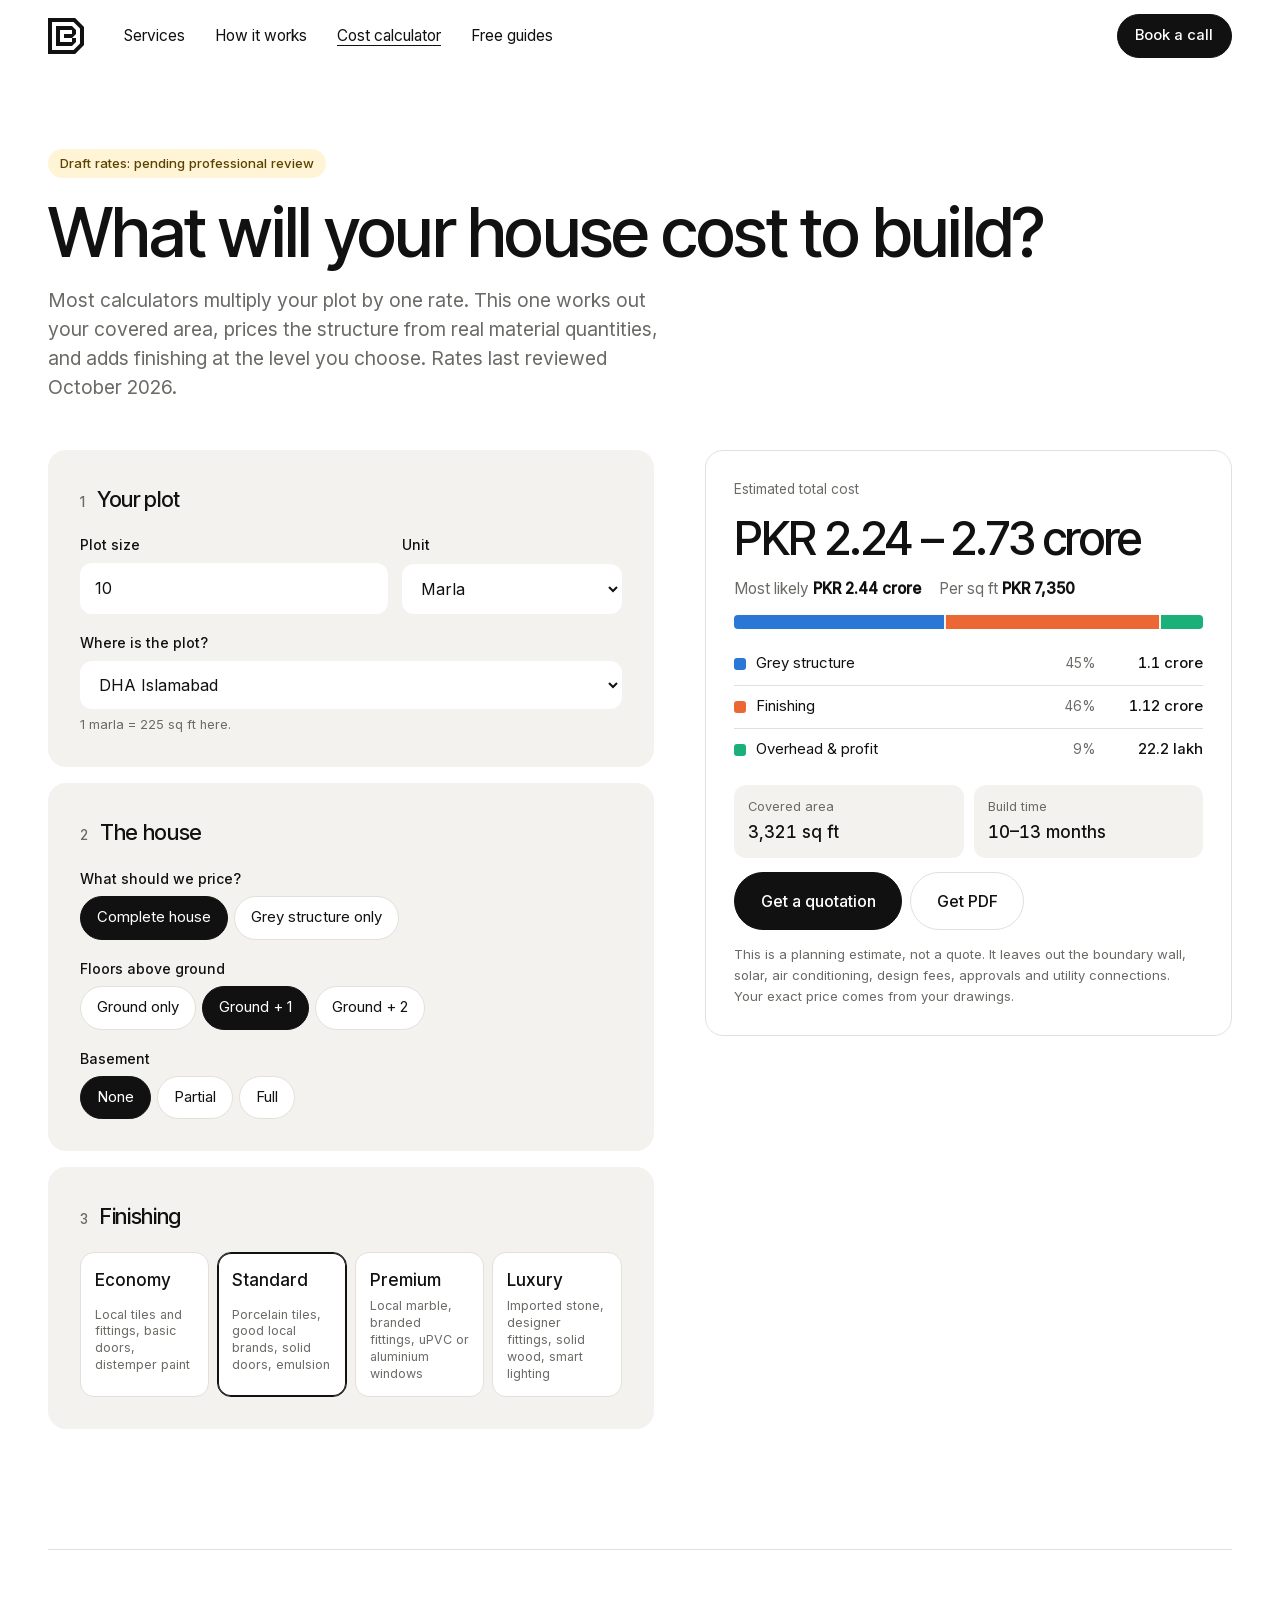
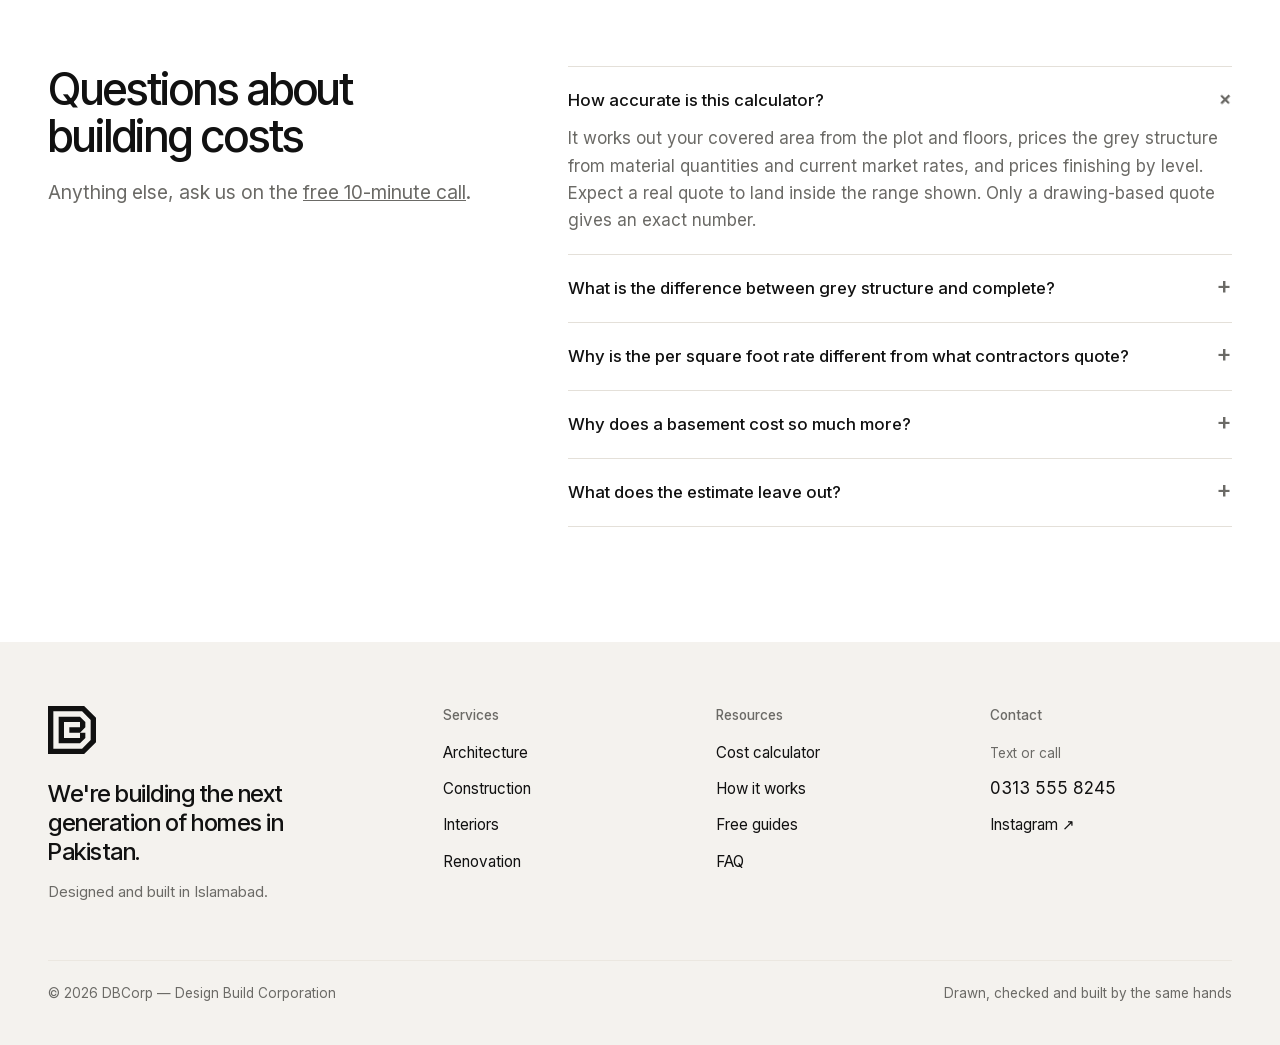
==== cost-calculator.html @ 40168649 "Hero video, clean addresses, faster pages, DBCorp disambiguation - Hero film: 1080p AV1/H.264, portr" ====
<!doctype html>
<html lang="en-PK">
<head>
<meta charset="utf-8">
<meta name="viewport" content="width=device-width, initial-scale=1, viewport-fit=cover">
<title>House Construction Cost Calculator Islamabad 2026 | DBCorp</title>
<meta name="description" content="Estimate the cost to build a house in Islamabad, Rawalpindi, Lahore or Karachi from your plot size, floors, basement and finish level. Free, instant, with a realistic price range and cost per sq ft.">
<link rel="canonical" href="https://dbcorp.pk/cost-calculator">
<meta name="robots" content="index, follow, max-image-preview:large">
<meta name="geo.region" content="PK-IS"><meta name="geo.placename" content="Islamabad">
<meta property="og:type" content="website"><meta property="og:site_name" content="DBCorp — Design Build Corporation">
<meta property="og:title" content="House Construction Cost Calculator | DBCorp">
<meta property="og:description" content="What will your house really cost to build? Plot, floors, basement and finish level, with a realistic price range.">
<meta property="og:url" content="https://dbcorp.pk/cost-calculator"><meta property="og:image" content="https://dbcorp.pk/images/hero.jpg">
<meta property="og:locale" content="en_PK"><meta property="og:image:alt" content="A newly built two-storey brick home in Islamabad by DBCorp"><meta name="twitter:card" content="summary_large_image">
<link rel="icon" href="favicon.svg?v=2" type="image/svg+xml">
<link rel="icon" href="images/favicon-32.png?v=2" type="image/png" sizes="32x32">
<link rel="apple-touch-icon" href="images/apple-touch-icon.png?v=2">
<meta name="theme-color" content="#FFFFFF">

<link rel="preload" href="fonts/inter-tight-latin.woff2" as="font" type="font/woff2" crossorigin>
<link rel="preload" href="fonts/inter-latin.woff2" as="font" type="font/woff2" crossorigin>
<style>
/* fonts are served from this site, so text never waits on a third-party server */
@font-face{font-family:"Inter Tight";font-style:normal;font-weight:400 600;font-display:swap;src:url(fonts/inter-tight-latin.woff2) format("woff2")}
@font-face{font-family:"Inter";font-style:normal;font-weight:400 500;font-display:swap;src:url(fonts/inter-latin.woff2) format("woff2")}
:root{
  color-scheme:light;
  --bg:#FFFFFF; --stone:#F4F2EE; --stone-2:#EBE7E0; --ink:#111111; --muted:#6B6A66; --line:#E4E0D9;
  --head:"Inter Tight","Helvetica Neue",Arial,sans-serif;
  --body:"Inter","Helvetica Neue",Arial,sans-serif;
  --r:18px; --wrap:1280px;
  /* breakdown chart: categorical slots 1-5, fixed order */
  --s1:#2a78d6; --s2:#eb6834; --s3:#1baf7a; --s4:#eda100; --s5:#e87ba4;
}
*{box-sizing:border-box}
[hidden]{display:none!important}
html{scroll-behavior:smooth}
@media (prefers-reduced-motion:reduce){html{scroll-behavior:auto}*{transition:none!important;animation:none!important}}
body{margin:0;background:var(--bg);color:var(--ink);font-family:var(--body);font-size:17px;line-height:1.6;-webkit-font-smoothing:antialiased}
a{color:inherit}
:focus-visible{outline:2px solid var(--ink);outline-offset:3px}
.wrap{max-width:var(--wrap);margin-inline:auto;padding-inline:clamp(16px,4vw,48px)}
h1,h2,h3{font-family:var(--head);font-weight:500;letter-spacing:-.025em;line-height:1.05;margin:0;text-wrap:balance}
h1{font-size:clamp(2.3rem,5.4vw,4.4rem)}
h2{font-size:clamp(1.8rem,3.6vw,2.8rem)}
h3{font-size:1.25rem;letter-spacing:-.01em;line-height:1.25}
p{margin:0}
.sub{font-size:clamp(1.05rem,1.5vw,1.25rem);color:var(--muted);line-height:1.5;max-width:52ch}
.btn{display:inline-flex;align-items:center;justify-content:center;gap:.5rem;font-family:var(--body);font-weight:500;font-size:1rem;padding:.95rem 1.6rem;border-radius:999px;border:1px solid var(--ink);background:var(--ink);color:#fff;text-decoration:none;cursor:pointer;transition:opacity .15s}
.btn:hover{opacity:.86}
.btn.line{background:transparent;color:var(--ink);border-color:var(--line)}
.btn.small{padding:.6rem 1.1rem;font-size:.93rem}

/* nav */
.nav{position:sticky;top:env(safe-area-inset-top,0px);z-index:50;background:rgba(255,255,255,.92);backdrop-filter:blur(12px)}
.nav .wrap{display:flex;align-items:center;gap:40px;height:72px}
.logo{display:inline-flex;text-decoration:none}
.logo img{display:block;width:36px;height:36px}
footer .logo img{width:48px;height:48px}
.sr-only{position:absolute;width:1px;height:1px;padding:0;margin:-1px;overflow:hidden;clip:rect(0,0,0,0);white-space:nowrap;border:0}
.nav ul{list-style:none;display:flex;gap:30px;margin:0;padding:0;flex:1}
.nav ul a{text-decoration:none;font-size:.97rem}
.nav ul a:hover{color:var(--muted)}
.nav ul a[aria-current]{border-bottom:1px solid var(--ink)}
.nav .right{margin-left:auto;display:flex;gap:10px;align-items:center}
.menu-btn{display:none;background:none;border:1px solid var(--line);border-radius:999px;padding:.55rem 1rem;font:inherit;font-size:.93rem;color:var(--ink);cursor:pointer}
@media (max-width:900px){
  .nav ul{display:none;position:absolute;left:0;right:0;top:72px;flex-direction:column;gap:0;background:#fff;padding:8px clamp(16px,4vw,48px) 24px;border-bottom:1px solid var(--line)}
  .nav ul.open{display:flex}
  .nav ul a{display:block;padding:12px 0;font-size:1.15rem}
  .menu-btn{display:inline-block}
  .nav .right .btn{display:none}
}

/* intro */
.intro{padding-block:clamp(40px,6vw,80px) clamp(28px,4vw,48px);display:grid;gap:18px}
.draft{justify-self:start;background:#FFF4D6;color:#5C4300;border-radius:999px;padding:4px 12px;font-size:.82rem;font-weight:500}

/* layout */
.calc{display:grid;grid-template-columns:minmax(0,1.15fr) minmax(0,1fr);gap:clamp(24px,4vw,56px);align-items:start;padding-bottom:clamp(72px,10vw,120px)}
@media (max-width:960px){.calc{grid-template-columns:1fr}}

/* form */
form{display:grid;gap:16px}
fieldset{border:0;margin:0;padding:clamp(20px,3vw,32px);background:var(--stone);border-radius:var(--r);display:grid;gap:18px;min-width:0}
legend{float:left;width:100%;padding:0;display:flex;gap:12px;align-items:baseline;font-family:var(--head);font-weight:500;font-size:1.35rem;letter-spacing:-.015em}
legend b{font-weight:500;font-size:.85rem;color:var(--muted);font-family:var(--body);letter-spacing:0}
legend+*{clear:both}
.field{display:grid;gap:6px;min-width:0}
.field>label,.lab{font-size:.88rem;font-weight:500}
.hint{font-size:.8rem;color:var(--muted)}
input,select{font:inherit;font-size:1rem;color:var(--ink);background:#fff;border:1px solid transparent;border-radius:12px;padding:.75rem .9rem;width:100%;min-width:0}
input:focus,select:focus{outline:2px solid var(--ink);outline-offset:0}
.two{display:grid;grid-template-columns:1.4fr 1fr;gap:14px}
@media (max-width:560px){.two{grid-template-columns:1fr}}
.seg{display:flex;flex-wrap:wrap;gap:6px}
.seg label{position:relative;cursor:pointer}
.seg input{position:absolute;opacity:0;width:1px;height:1px;padding:0}
.seg span{display:block;padding:.55rem 1rem;border-radius:999px;background:#fff;font-size:.93rem;border:1px solid var(--line);transition:background .15s,color .15s}
.seg input:checked+span{background:var(--ink);color:#fff;border-color:var(--ink)}
.seg input:focus-visible+span{outline:2px solid var(--ink);outline-offset:2px}
.seg input:disabled+span{opacity:.4;cursor:not-allowed}
.grades{display:grid;grid-template-columns:repeat(4,1fr);gap:8px}
@media (max-width:640px){.grades{grid-template-columns:1fr 1fr}}
.grades label{position:relative;cursor:pointer}
.grades input{position:absolute;opacity:0;width:1px;height:1px;padding:0}
.grades .card{display:grid;gap:4px;height:100%;padding:14px;border-radius:14px;background:#fff;border:1px solid var(--line)}
.grades .card b{font-weight:500}
.grades .card small{font-size:.78rem;color:var(--muted);line-height:1.35}
.grades input:checked+.card{border-color:var(--ink);box-shadow:inset 0 0 0 1px var(--ink)}
.grades input:focus-visible+.card{outline:2px solid var(--ink);outline-offset:2px}

/* results */
.res{position:sticky;top:88px;display:grid;gap:16px}
@media (max-width:960px){.res{position:static}}
.card-r{border:1px solid var(--line);border-radius:var(--r);padding:clamp(20px,3vw,28px);display:grid;gap:14px;background:#fff}
.kicker{font-size:.85rem;color:var(--muted)}
.big{font-family:var(--head);font-weight:500;font-size:clamp(2rem,4vw,2.9rem);letter-spacing:-.03em;line-height:1.05}
.mid{display:flex;gap:6px 18px;flex-wrap:wrap;font-size:.95rem}
.mid span{color:var(--muted)}
.bar{display:flex;gap:2px;height:14px;border-radius:4px;overflow:hidden;background:var(--stone)}
.bar i{display:block;height:100%;min-width:2px}
.leg{display:grid;gap:0;margin:0;padding:0;list-style:none}
.leg li{display:grid;grid-template-columns:12px 1fr auto auto;gap:10px;align-items:center;padding:9px 0;border-bottom:1px solid var(--line);font-size:.93rem}
.leg li:last-child{border-bottom:0}
.leg .sw{width:12px;height:12px;border-radius:3px}
.leg .pct{color:var(--muted);font-size:.85rem;min-width:3.2em;text-align:right}
.leg .amt{font-variant-numeric:tabular-nums;font-weight:500;min-width:6.5em;text-align:right}
.facts{display:grid;grid-template-columns:1fr 1fr;gap:10px}
.fact{background:var(--stone);border-radius:12px;padding:12px 14px;display:grid;gap:2px}
.fact span{font-size:.8rem;color:var(--muted)}
.fact b{font-weight:500;font-variant-numeric:tabular-nums}
.note{font-size:.82rem;color:var(--muted)}
.print-only{display:none}
.ctas{display:flex;gap:8px;flex-wrap:wrap}
.ok{color:#1F6B3A}

/* faq */
.faqs{display:grid;grid-template-columns:1fr 1.5fr;gap:clamp(32px,6vw,96px);padding-block:clamp(64px,9vw,120px);border-top:1px solid var(--line)}
@media (max-width:860px){.faqs{grid-template-columns:1fr}}
.faqs details{border-top:1px solid var(--line);padding:20px 0}
.faqs details:last-child{border-bottom:1px solid var(--line)}
.faqs summary{cursor:pointer;list-style:none;display:flex;justify-content:space-between;gap:16px;font-weight:500;font-size:1.05rem}
.faqs summary::-webkit-details-marker{display:none}
.faqs summary::after{content:"+";font-size:1.4rem;line-height:1;color:var(--muted);flex:none}
.faqs details[open] summary::after{content:"−"}
.faqs details p{color:var(--muted);margin-top:12px;max-width:62ch}
/* faq motion: armed only once JS adds .faq-anim, so answers never hide without JS */
.faqs.faq-anim details summary::after{content:"+";transition:transform .55s cubic-bezier(.22,1,.36,1)}
.faqs.faq-anim details.on summary::after{transform:rotate(45deg)}
.faqs.faq-anim details p{transition:opacity .45s ease .08s,transform .6s cubic-bezier(.22,1,.36,1) .04s}
.faqs.faq-anim details:not(.on) p{opacity:0;transform:translateY(-8px)}
.faqs.faq-anim summary{transition:color .2s}
@media (hover:hover){.faqs.faq-anim summary:hover{color:var(--muted)}}
.faqs.faq-anim.reveal details{opacity:0;transform:translateY(18px);transition:opacity .8s cubic-bezier(.22,1,.36,1) var(--d,0s),transform .8s cubic-bezier(.22,1,.36,1) var(--d,0s)}
.faqs.faq-anim.reveal.in details{opacity:1;transform:none}

/* footer */
footer{background:var(--stone);padding-block:64px 40px}
.foot{display:grid;grid-template-columns:1.5fr repeat(3,1fr);gap:32px}
.foot h3{font-family:var(--body);font-size:.85rem;font-weight:500;letter-spacing:0;line-height:1.4;color:var(--muted);margin:0 0 14px}
.foot ul{list-style:none;margin:0;padding:0;display:grid;gap:9px}
.foot a{text-decoration:none;font-size:.95rem}
.foot a:hover{color:var(--muted)}
.tag{font-family:var(--head);font-size:1.5rem;font-weight:500;letter-spacing:-.02em;line-height:1.2;max-width:18ch;margin-top:18px}
.legal{display:flex;justify-content:space-between;gap:12px;flex-wrap:wrap;margin-top:56px;padding-top:22px;border-top:1px solid var(--stone-2);font-size:.85rem;color:var(--muted)}
@media (max-width:960px){.foot{grid-template-columns:1fr 1fr}.foot>div:first-child{grid-column:1/-1}}

/* phone: live total pinned to the bottom */
.mbar{display:none}
@media (max-width:960px){
  .mbar{display:flex;position:fixed;left:0;right:0;bottom:0;z-index:40;gap:12px;align-items:center;justify-content:space-between;padding:10px 16px calc(10px + env(safe-area-inset-bottom,0px));background:rgba(255,255,255,.96);border-top:1px solid var(--line)}
  .mbar div{display:grid;line-height:1.25}
  .mbar span{font-size:.75rem;color:var(--muted)}
  .mbar b{font-family:var(--head);font-weight:500;font-size:1.15rem}
  footer{padding-bottom:110px}
}

@media print{
  .nav,.mbar,footer,.faqs,#calc,.ctas,.draft{display:none!important}
  .calc{grid-template-columns:1fr}
  .res{position:static}
  body{font-size:12pt}
  .print-only{display:block}
}
</style>

<script type="application/ld+json">
{"@context":"https://schema.org","@type":"WebApplication","name":"House Construction Cost Calculator","url":"https://dbcorp.pk/cost-calculator",
 "applicationCategory":"UtilitiesApplication","operatingSystem":"Any","offers":{"@type":"Offer","price":"0","priceCurrency":"PKR"},
 "description":"Estimate the cost to build a house in Pakistan from plot size, location, floors, basement and finish level.",
 "provider":{"@type":"GeneralContractor","name":"DBCorp — Design Build Corporation","url":"https://dbcorp.pk/"}}
</script>
<script type="application/ld+json">
{
 "@context": "https://schema.org",
 "@type": "FAQPage",
 "mainEntity": [
  {
   "@type": "Question",
   "name": "How accurate is this calculator?",
   "acceptedAnswer": {
    "@type": "Answer",
    "text": "It works out your covered area from the plot and floors, prices the grey structure from material quantities and current market rates, and prices finishing by level. Expect a real quote to land inside the range shown. Only a drawing-based quote gives an exact number."
   }
  },
  {
   "@type": "Question",
   "name": "What is the difference between grey structure and complete?",
   "acceptedAnswer": {
    "@type": "Answer",
    "text": "Grey structure is the foundation, columns, beams, slabs, brickwork, plaster and concealed pipes. Complete adds flooring, doors, windows, bathrooms, kitchen, electrical fittings, paint and woodwork."
   }
  },
  {
   "@type": "Question",
   "name": "Why is the per square foot rate different from what contractors quote?",
   "acceptedAnswer": {
    "@type": "Answer",
    "text": "Contractors quote different things under the same name. Some leave out bathrooms, kitchens or their own profit. Ask what each rate includes, and compare like for like."
   }
  },
  {
   "@type": "Question",
   "name": "Why does a basement cost so much more?",
   "acceptedAnswer": {
    "@type": "Answer",
    "text": "A basement needs deep excavation, retaining walls, heavier steel and waterproofing. Its structure costs roughly one and a half times more per square foot than the floors above."
   }
  },
  {
   "@type": "Question",
   "name": "What does the estimate leave out?",
   "acceptedAnswer": {
    "@type": "Answer",
    "text": "The boundary wall and gate, solar, air conditioning, landscaping, architecture and structural design, map approval fees and utility connections. We price these separately on the call."
   }
  }
 ]
}
</script>
<script type="application/ld+json">
{
 "@context": "https://schema.org",
 "@type": "BreadcrumbList",
 "itemListElement": [
  {
   "@type": "ListItem",
   "position": 1,
   "name": "Home",
   "item": "https://dbcorp.pk/"
  },
  {
   "@type": "ListItem",
   "position": 2,
   "name": "Construction cost calculator",
   "item": "https://dbcorp.pk/cost-calculator"
  }
 ]
}
</script>
<!-- every rate the calculator uses lives in this file -->
<script src="calculator-rates.js"></script>
</head>
<body>
<header class="nav">
  <div class="wrap">
    <a class="logo" href="/"><img src="images/logo.svg" width="61" height="61" alt=""><span class="sr-only">DBCorp, home</span></a>
    <ul id="menu">
      <li><a href="/#services">Services</a></li>
      <li><a href="/#how">How it works</a></li>
      <li><a href="/cost-calculator" aria-current="page">Cost calculator</a></li>
      <li><a href="/#guides">Free guides</a></li>
    </ul>
    <div class="right">
      <a class="btn small" href="/#calendar">Book a call</a>
      <button class="menu-btn" id="menuBtn" aria-expanded="false" aria-controls="menu">Menu</button>
    </div>
  </div>
</header>
<main class="wrap">
  <div class="intro">
    <p class="draft" id="draft" hidden>Draft rates: pending professional review</p>
    <h1>What will your house cost to build?</h1>
    <p class="sub">Most calculators multiply your plot by one rate. This one works out your covered area, prices the structure from real material quantities, and adds finishing at the level you choose. <span id="updated"></span></p>
  </div>

  <div class="calc">
    <form id="calc" novalidate>
      <fieldset>
        <legend><b>1</b>Your plot</legend>
        <div class="two">
          <div class="field"><label for="size">Plot size</label><input id="size" name="size" type="number" inputmode="decimal" min="1" step="any" value="10"></div>
          <div class="field"><label for="unit">Unit</label><select id="unit" name="unit"><option value="marla" selected>Marla</option><option value="kanal">Kanal</option><option value="sqyd">Sq yards</option><option value="sqft">Sq ft</option></select></div>
        </div>
        <div class="field"><label for="loc">Where is the plot?</label><select id="loc" name="loc"></select><span class="hint" id="marlaHint"></span></div>
      </fieldset>

      <fieldset>
        <legend><b>2</b>The house</legend>
        <div class="field"><span class="lab" id="scopeL">What should we price?</span>
          <div class="seg" role="radiogroup" aria-labelledby="scopeL">
            <label><input type="radio" name="scope" value="complete" checked><span>Complete house</span></label>
            <label><input type="radio" name="scope" value="grey"><span>Grey structure only</span></label>
          </div>
        </div>
        <div class="field"><span class="lab" id="floorsL">Floors above ground</span>
          <div class="seg" role="radiogroup" aria-labelledby="floorsL">
            <label><input type="radio" name="floors" value="1"><span>Ground only</span></label>
            <label><input type="radio" name="floors" value="2" checked><span>Ground + 1</span></label>
            <label><input type="radio" name="floors" value="3"><span>Ground + 2</span></label>
          </div>
        </div>
        <div class="field"><span class="lab" id="baseL">Basement</span>
          <div class="seg" role="radiogroup" aria-labelledby="baseL">
            <label><input type="radio" name="base" value="none" checked><span>None</span></label>
            <label><input type="radio" name="base" value="partial"><span>Partial</span></label>
            <label><input type="radio" name="base" value="full"><span>Full</span></label>
          </div>
        </div>
      </fieldset>

      <fieldset id="finishSet">
        <legend><b>3</b>Finishing</legend>
        <div class="grades" id="tiers" role="radiogroup" aria-label="Finishing level"></div>
      </fieldset>
    </form>

    <aside class="res" id="res" aria-live="polite">
      <div class="card-r">
        <p class="kicker" id="rTitle">Estimated total cost</p>
        <p class="note print-only" id="rSpec"></p>
        <p class="big" id="rRange">—</p>
        <div class="mid"><p><span>Most likely</span> <b id="rMid"></b></p><p><span>Per sq ft</span> <b id="rSqft"></b></p></div>
        <div class="bar" id="rBar" role="img"></div>
        <ul class="leg" id="rLeg"></ul>
        <div class="facts">
          <div class="fact"><span>Covered area</span><b id="fCov"></b></div>
          <div class="fact"><span>Build time</span><b id="fTime"></b></div>
        </div>
        <div class="ctas">
          <a class="btn" id="waBtn" href="https://wa.me/923135558245" target="_blank" rel="noopener">Get a quotation</a>
          <button class="btn line" id="printBtn" type="button">Get PDF</button>
        </div>
        <p class="note">This is a planning estimate, not a quote. It leaves out the boundary wall, solar, air conditioning, design fees, approvals and utility connections. Your exact price comes from your drawings.</p>
      </div>

    </aside>
  </div>

  <section class="faqs" aria-labelledby="faqH">
    <div style="display:grid;gap:18px;align-content:start"><h2 id="faqH">Questions about building costs</h2><p class="sub">Anything else, ask us on the <a href="/#calendar">free 10-minute call</a>.</p></div>
    <div>
      <details open><summary>How accurate is this calculator?</summary><p>It works out your covered area from the plot and floors, prices the grey structure from material quantities and current market rates, and prices finishing by level. Expect a real quote to land inside the range shown. Only a drawing-based quote gives an exact number.</p></details>
      <details><summary>What is the difference between grey structure and complete?</summary><p>Grey structure is the foundation, columns, beams, slabs, brickwork, plaster and concealed pipes. Complete adds flooring, doors, windows, bathrooms, kitchen, electrical fittings, paint and woodwork.</p></details>
      <details><summary>Why is the per square foot rate different from what contractors quote?</summary><p>Contractors quote different things under the same name. Some leave out bathrooms, kitchens or their own profit. Ask what each rate includes, and compare like for like.</p></details>
      <details><summary>Why does a basement cost so much more?</summary><p>A basement needs deep excavation, retaining walls, heavier steel and waterproofing. Its structure costs roughly one and a half times more per square foot than the floors above.</p></details>
      <details><summary>What does the estimate leave out?</summary><p>The boundary wall and gate, solar, air conditioning, landscaping, architecture and structural design, map approval fees and utility connections. We price these separately on the call.</p></details>
    </div>
  </section>
</main>

<footer>
  <div class="wrap">
    <div class="foot">
      <div><a class="logo" href="/"><img src="images/logo.svg" width="61" height="61" alt=""><span class="sr-only">DBCorp, home</span></a><p class="tag">We're building the next generation of homes in Pakistan.</p><p style="color:var(--muted);margin-top:14px;font-size:.92rem">Designed and built in Islamabad.</p></div>
      <div><h3>Services</h3><ul><li><a href="/#services">Architecture</a></li><li><a href="/#services">Construction</a></li><li><a href="/#services">Interiors</a></li><li><a href="/#services">Renovation</a></li></ul></div>
      <div><h3>Resources</h3><ul><li><a href="/cost-calculator">Cost calculator</a></li><li><a href="/#how">How it works</a></li><li><a href="/#guides">Free guides</a></li><li><a href="/#faq">FAQ</a></li></ul></div>
      <div><h3>Contact</h3><ul><li><span style="color:var(--muted);font-size:.85rem">Text or call</span></li><li>0313 555 8245</li><li><a href="https://www.instagram.com/dbcorp.pk/" target="_blank" rel="noopener">Instagram ↗</a></li></ul></div>
    </div>
    <div class="legal"><span>© 2026 DBCorp — Design Build Corporation</span><span>Drawn, checked and built by the same hands</span></div>
  </div>
</footer>
<div class="mbar"><div><span>Estimated total</span><b id="mTotal">—</b></div><a class="btn small" href="#res">See breakdown</a></div>

<script>
/* All rates come from calculator-rates.js. Edit that file, not this one. */
const R=window.RATES;
const WA="923135558245";
const LEAD_ENDPOINT=""; // same as the home page: set to a Formspree / Google Apps Script URL at launch

/* ---------- formatting ---------- */
const nf=new Intl.NumberFormat('en-PK',{maximumFractionDigits:0});
const rs=n=>'PKR '+nf.format(Math.round(n/1000)*1000);
function pk(n){ // short lakh / crore form
  if(n>=1e7)return(n/1e7).toFixed(n>=1e8?1:2).replace(/\.?0+$/,'')+' crore';
  if(n>=1e5)return(n/1e5).toFixed(1).replace(/\.0$/,'')+' lakh';
  return nf.format(Math.round(n))}
const sq=n=>nf.format(Math.round(n))+' sq ft';
const pct=n=>Math.round(n*100)+'%';
const $=id=>document.getElementById(id);
const form=$('calc');

/* ---------- build the location list and finishing cards from the rates file ---------- */
$('loc').innerHTML=Object.entries(R.locations).map(([k,l],i)=>`<option value="${k}"${i===0?' selected':''}>${l.name}</option>`).join('');
const TIER_KEYS=Object.keys(R.finish);
$('tiers').innerHTML=TIER_KEYS.map((k,i)=>{const t=R.finish[k];
  return`<label><input type="radio" name="tier" value="${k}"${i===1?' checked':''}><span class="card"><b>${t.name}</b><small>${t.spec}</small></span></label>`}).join('');

/* ---------- read inputs ---------- */
function read(){const fd=new FormData(form),g=k=>fd.get(k);
  return{size:parseFloat(g('size'))||0,unit:g('unit'),loc:g('loc'),scope:g('scope'),floors:+g('floors'),base:g('base'),tier:g('tier')}}

/* ---------- the estimate ---------- */
function estimate(v){
  const L=R.locations[v.loc],cf=L.cost;
  const plot=v.size*{marla:L.marla,kanal:L.marla*20,sqyd:9,sqft:1}[v.unit];
  // covered area
  const cover=R.coverage.find(([max])=>plot<=max)[1];
  const ground=plot*cover;
  const area={ground,first:v.floors>=2?ground*R.firstFloor:0,second:v.floors>=3?ground*R.secondFloor:0,
    mumty:plot>4000?R.mumtyLarge:R.mumty};
  const above=area.ground+area.first+area.second+area.mumty;
  const base=v.base==='full'?ground:v.base==='partial'?ground*R.basement.partial:0;
  const total=above+base;
  // grey structure: quantities x prices, basement counts heavier
  const eq=above+base*R.basement.greyFactor;
  const mats=Object.values(R.materials).map(m=>({...m,qty:m.perSqft*eq,amt:m.perSqft*eq*m.price*cf}));
  const matTotal=mats.reduce((s,m)=>s+m.amt,0);
  const greyOther=matTotal*R.greyOtherMaterials;
  const greyLab=R.greyLabour*eq*cf;
  const grey=matTotal+greyOther+greyLab;
  // finishing: mumty and basement finished lighter
  const finArea=above-area.mumty*.5+base*R.basement.finishFactor;
  const finish=v.scope==='complete'?R.finish[v.tier].rate*finArea*cf:0;
  const overhead=(grey+finish)*R.overhead;
  const sum=grey+finish+overhead;
  // timeline, months
  const months=4+above/2000+(v.base==='full'?2:v.base==='partial'?1:0)+(v.scope==='complete'?(3+above/1500)*(R.finish[v.tier].rate/R.finish.standard.rate)**.35:0);
  return{plot,cover,area,above,base,total,mats,matTotal,greyOther,greyLab,grey,finish,overhead,sum,months,L};
}

/* ---------- render ---------- */
function render(){
  const v=read();
  const L=R.locations[v.loc];
  $('marlaHint').hidden=!(v.unit==='marla'||v.unit==='kanal');
  $('marlaHint').textContent=`1 marla = ${nf.format(L.marla)} sq ft here.`;
  $('finishSet').hidden=v.scope==='grey';
  if(!(v.size>0)){$('rRange').textContent='Enter a plot size';return}
  const o=estimate(v);
  const lo=o.sum*R.range.low,hi=o.sum*R.range.high;
  $('rTitle').textContent=v.scope==='grey'?'Estimated grey structure cost':'Estimated total cost';
  const a=pk(lo),b=pk(hi),ua=a.split(' ')[1],ub=b.split(' ')[1];
  $('rRange').textContent=ua&&ua===ub?`PKR ${a.split(' ')[0]} – ${b}`:`PKR ${a} – ${b}`;
  $('rMid').textContent='PKR '+pk(o.sum);
  $('rSqft').textContent='PKR '+nf.format(Math.round(o.sum/o.total/50)*50);
  $('mTotal').textContent='PKR '+pk(o.sum);
  // breakdown bar + legend (zero segments left out)
  const seg=[['Grey structure',o.grey,'var(--s1)'],['Finishing',o.finish,'var(--s2)'],['Overhead & profit',o.overhead,'var(--s3)']].filter(s=>s[1]>0);
  $('rBar').innerHTML=seg.map(([n,a,c])=>`<i style="flex:${a};background:${c}" title="${n}: PKR ${pk(a)}"></i>`).join('');
  $('rBar').setAttribute('aria-label','Cost breakdown: '+seg.map(([n,a])=>`${n} ${pct(a/o.sum)}`).join(', '));
  $('rLeg').innerHTML=seg.map(([n,a,c])=>`<li><i class="sw" style="background:${c}"></i><span>${n}</span><span class="pct">${pct(a/o.sum)}</span><span class="amt">${pk(a)}</span></li>`).join('');
  $('fCov').textContent=sq(o.total);
  $('fTime').textContent=`${Math.round(o.months*.9)}–${Math.round(o.months*1.15)} months`;
  // share + WhatsApp
  const p=new URLSearchParams();for(const[k,val]of new FormData(form))if(val!=='')p.append(k,val);
  history.replaceState(null,'','#'+p.toString());
  const unitTxt={marla:'marla',kanal:'kanal',sqyd:'sq yd',sqft:'sq ft'}[v.unit];
  const msg=`Assalam o Alaikum DBCorp, I used your cost calculator and would like an exact quote.\n\nPlot: ${v.size} ${unitTxt}, ${L.name}\nHouse: ${v.floors===1?'Ground only':'Ground + '+(v.floors-1)}${v.base!=='none'?', '+v.base+' basement':''}, about ${sq(o.total)}\nScope: ${v.scope==='grey'?'Grey structure':'Complete, '+R.finish[v.tier].name+' finishing'}\nEstimate: PKR ${pk(lo)} – ${pk(hi)}\n\nMy estimate: ${location.href}`;
  $('rSpec').textContent=`${v.size} ${unitTxt} plot, ${L.name}. ${v.floors===1?'Ground only':'Ground + '+(v.floors-1)}${v.base!=='none'?', '+v.base+' basement':''}, about ${sq(o.total)} covered. ${v.scope==='grey'?'Grey structure':R.finish[v.tier].name+' finishing'}. Rates ${R.updated}.`;
  $('waBtn').href=`https://wa.me/${WA}?text=${encodeURIComponent(msg)}`;
  $('waBtn').dataset.msg=msg;
}

/* ---------- restore from a shared link (values no longer in the rates file are ignored) ---------- */
(()=>{if(location.hash.length<2)return;const p=new URLSearchParams(location.hash.slice(1));
  for(const[k,val]of p)form.querySelectorAll(`[name="${k}"]`).forEach(el=>{
    if(el.type==='radio'){if(el.value===val)el.checked=true}
    else if(el.tagName!=='SELECT'||[...el.options].some(o=>o.value===val))el.value=val})})();

form.addEventListener('input',render);form.addEventListener('change',render);
$('waBtn').addEventListener('click',()=>{if(LEAD_ENDPOINT)fetch(LEAD_ENDPOINT,{method:'POST',headers:{'Content-Type':'application/json'},body:JSON.stringify({type:'estimate',msg:$('waBtn').dataset.msg})}).catch(()=>{})});
$('printBtn').onclick=()=>print();
$('draft').hidden=R.verified;
$('updated').textContent=`Rates last reviewed ${R.updated}.`;
render();

/* ---------- FAQ: fluid open and close, staggered reveal ---------- */
(()=>{const box=document.querySelector('.faqs');if(!box||!box.animate||matchMedia('(prefers-reduced-motion:reduce)').matches)return;
  box.classList.add('faq-anim');const items=box.querySelectorAll('details');
  items.forEach(d=>{let anim=null,want=d.open;d.classList.toggle('on',want);
    d.querySelector('summary').addEventListener('click',e=>{e.preventDefault();want=!want;
      const from=d.offsetHeight;if(anim)anim.cancel();
      d.open=want;const to=d.offsetHeight;d.open=true; // measure the end height, keep content visible while it moves
      d.classList.toggle('on',want);d.style.overflow='hidden';
      anim=d.animate({height:[from+'px',to+'px']},{duration:Math.min(750,320+Math.abs(to-from)*1.2),easing:'cubic-bezier(.22,1,.36,1)'});
      anim.onfinish=()=>{anim=null;d.open=want;d.style.overflow=''}})});
  if(!('IntersectionObserver' in window))return;
  items.forEach((d,i)=>d.style.setProperty('--d',i*.07+'s'));box.classList.add('reveal');
  const io=new IntersectionObserver(e=>{if(e[0].isIntersecting){box.classList.add('in');io.disconnect();
    setTimeout(()=>items.forEach(d=>d.style.removeProperty('--d')),1500)}},{threshold:.1});io.observe(box)})();

/* ---------- Menu ---------- */
const mb=$('menuBtn'),menu=$('menu');
mb.addEventListener('click',()=>{const o=menu.classList.toggle('open');mb.setAttribute('aria-expanded',o)});
</script>
</body>
</html>
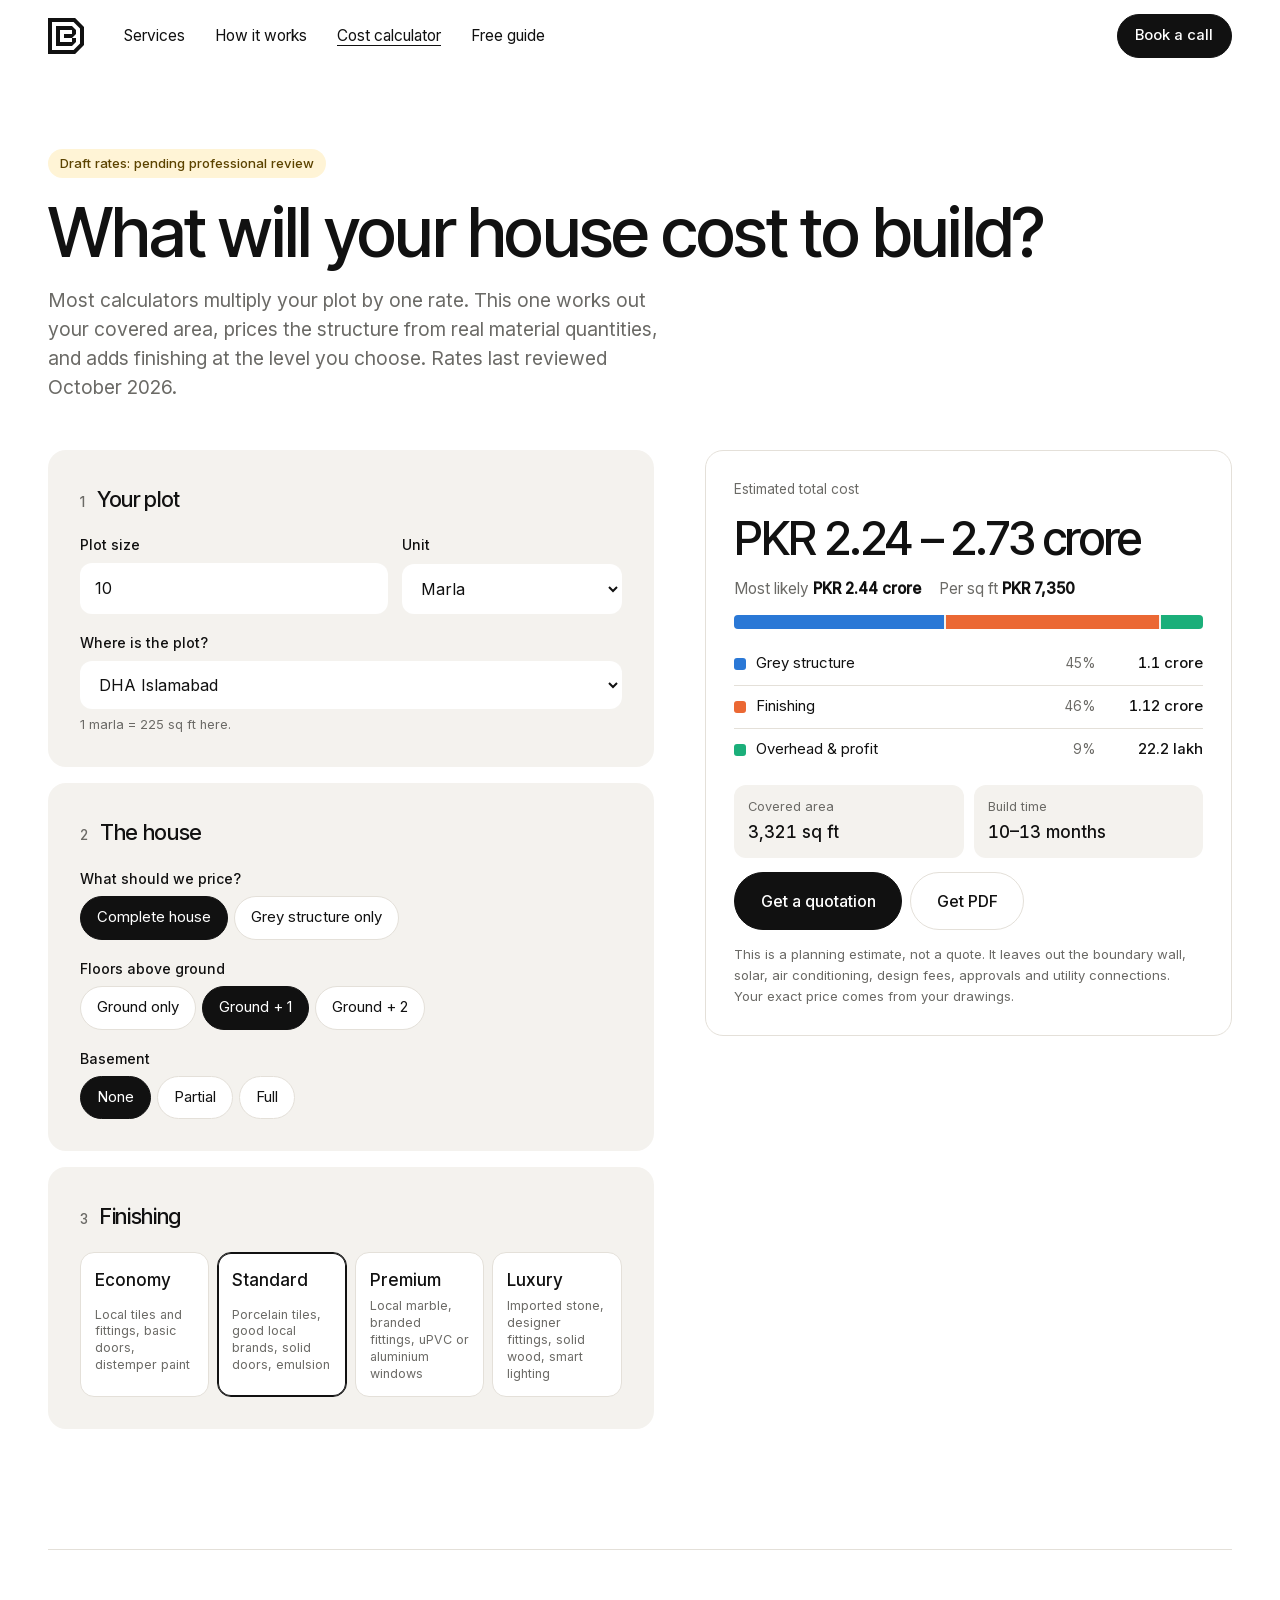
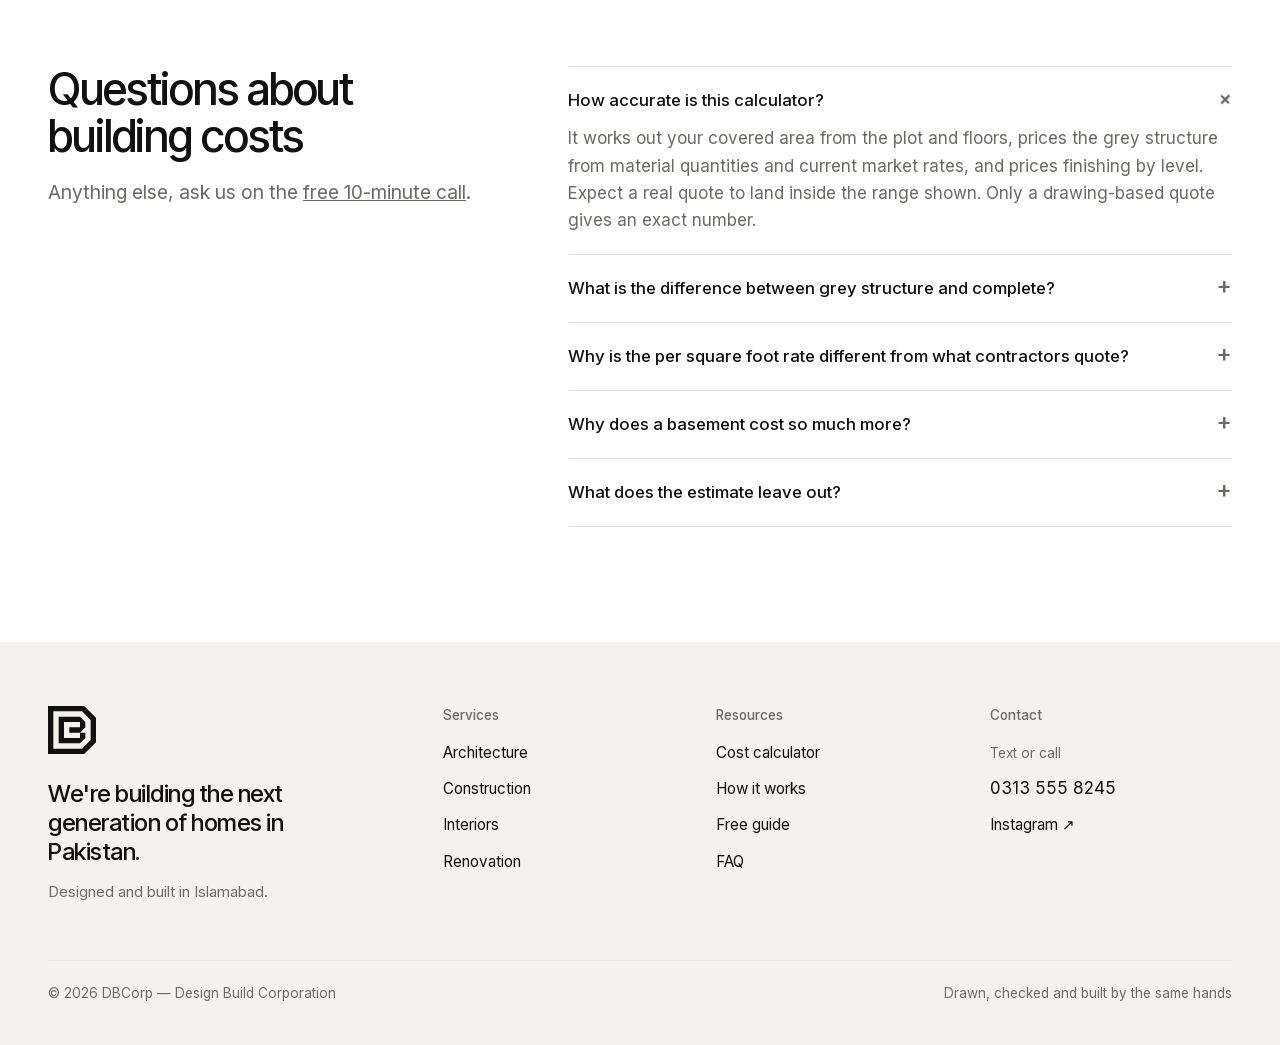
==== commit 77f3cf21: "Publish the free home-building guide, remove placeholder guides - One featured guide card with its r" ====
--- a/cost-calculator.html
+++ b/cost-calculator.html
@@ -271,7 +271,7 @@
       <li><a href="/#services">Services</a></li>
       <li><a href="/#how">How it works</a></li>
       <li><a href="/cost-calculator" aria-current="page">Cost calculator</a></li>
-      <li><a href="/#guides">Free guides</a></li>
+      <li><a href="/#guides">Free guide</a></li>
     </ul>
     <div class="right">
       <a class="btn small" href="/#calendar">Book a call</a>
@@ -366,7 +366,7 @@
     <div class="foot">
       <div><a class="logo" href="/"><img src="images/logo.svg" width="61" height="61" alt=""><span class="sr-only">DBCorp, home</span></a><p class="tag">We're building the next generation of homes in Pakistan.</p><p style="color:var(--muted);margin-top:14px;font-size:.92rem">Designed and built in Islamabad.</p></div>
       <div><h3>Services</h3><ul><li><a href="/#services">Architecture</a></li><li><a href="/#services">Construction</a></li><li><a href="/#services">Interiors</a></li><li><a href="/#services">Renovation</a></li></ul></div>
-      <div><h3>Resources</h3><ul><li><a href="/cost-calculator">Cost calculator</a></li><li><a href="/#how">How it works</a></li><li><a href="/#guides">Free guides</a></li><li><a href="/#faq">FAQ</a></li></ul></div>
+      <div><h3>Resources</h3><ul><li><a href="/cost-calculator">Cost calculator</a></li><li><a href="/#how">How it works</a></li><li><a href="/#guides">Free guide</a></li><li><a href="/#faq">FAQ</a></li></ul></div>
       <div><h3>Contact</h3><ul><li><span style="color:var(--muted);font-size:.85rem">Text or call</span></li><li>0313 555 8245</li><li><a href="https://www.instagram.com/dbcorp.pk/" target="_blank" rel="noopener">Instagram ↗</a></li></ul></div>
     </div>
     <div class="legal"><span>© 2026 DBCorp — Design Build Corporation</span><span>Drawn, checked and built by the same hands</span></div>
